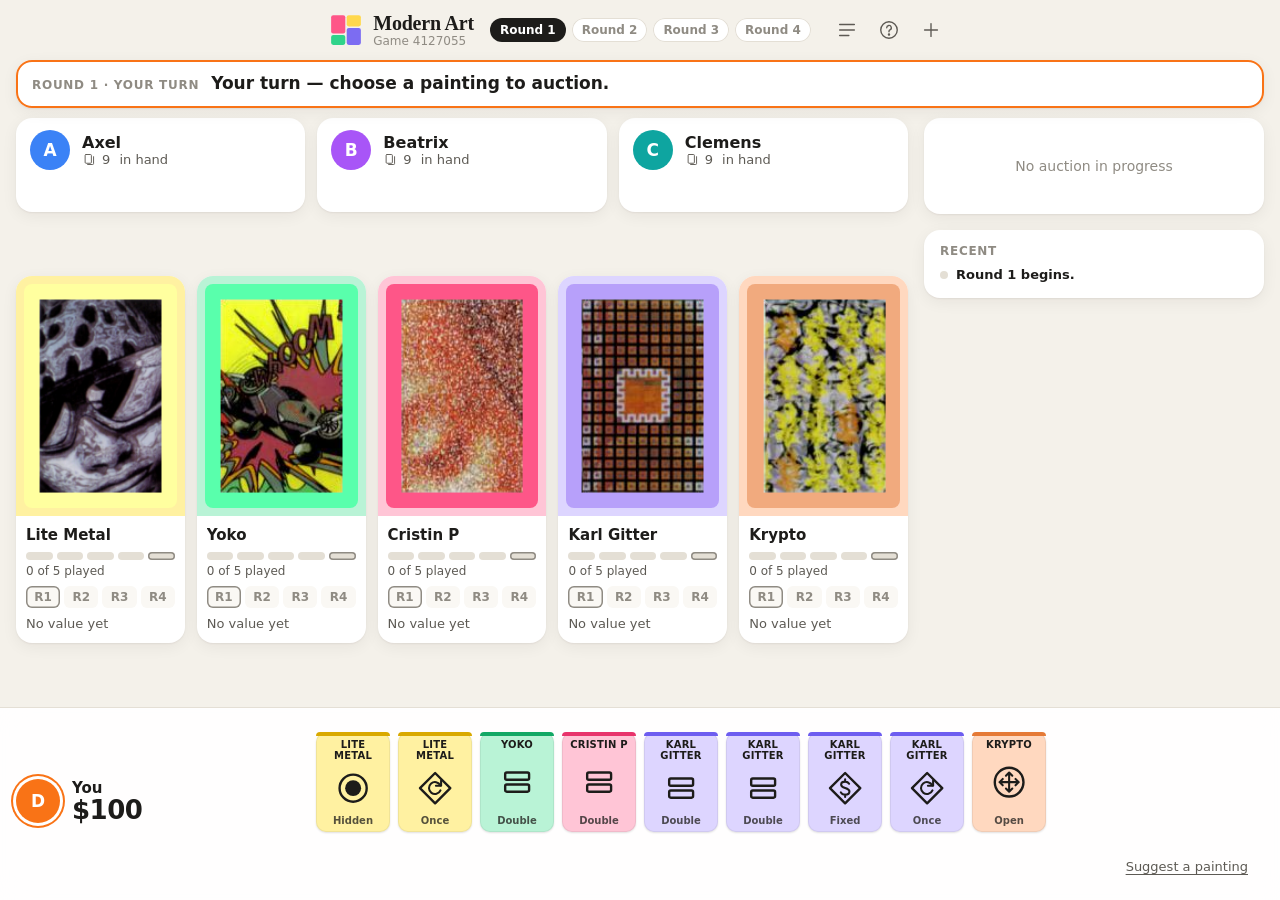
==== index.html @ 638fdf67 "Modern Art web app: modern and classic versions Web port of the 2005 VB6 Modern Art game with its or" ====
<!doctype html>
<html lang="en">
<head>
<meta charset="utf-8">
<meta name="viewport" content="width=device-width, initial-scale=1, viewport-fit=cover">
<meta name="theme-color" content="#f4f1ea" media="(prefers-color-scheme: light)">
<meta name="theme-color" content="#16161a" media="(prefers-color-scheme: dark)">
<title>Modern Art</title>
<link rel="icon" href="img/favicon.svg" type="image/svg+xml">
<link rel="stylesheet" href="style.css">
</head>
<body class="mode-idle">
<header class="topbar">
  <div class="brand">
    <span class="logo" aria-hidden="true"></span>
    <div>
      <h1>Modern Art</h1>
      <div class="game-no" id="gameNo"></div>
    </div>
  </div>
  <ol class="rounds" id="rounds" aria-label="Rounds"></ol>
  <nav class="actions">
    <button class="icon-btn" id="btnHistory" title="Game log" aria-label="Game log"></button>
    <button class="icon-btn" id="btnRules" title="How to play" aria-label="How to play"></button>
    <div class="menu-wrap">
      <button class="icon-btn" id="btnMenu" title="New game" aria-label="New game menu" aria-haspopup="true"></button>
      <div class="menu" id="menu" hidden>
        <button data-cmd="new">New game</button>
        <button data-cmd="specific">Play a game number…</button>
        <button data-cmd="classic">Classic (2005) version</button>
        <button data-cmd="about">About &amp; credits</button>
      </div>
    </div>
  </nav>
</header>

<div class="prompt" id="prompt" role="status" aria-live="polite">
  <div class="prompt-inner">
    <span class="prompt-who" id="promptWho"></span>
    <span class="prompt-text" id="promptText">Starting…</span>
  </div>
</div>

<main class="layout">
  <section class="opponents" id="opponents" aria-label="Opponents"></section>
  <section class="market" id="market" aria-label="Artists"></section>

  <aside class="side">
    <section class="auction" id="auction" aria-label="Auction">
      <div class="auction-empty" id="auctionEmpty">No auction in progress</div>
      <div class="auction-body" id="auctionBody">
        <div class="auction-head">
          <div class="auction-lots" id="auctionLots"></div>
          <div>
            <div class="auction-title" id="auctionTitle"></div>
            <div class="auction-type" id="auctionType"></div>
            <div class="auction-seller" id="auctionSeller"></div>
          </div>
        </div>
        <div class="auction-rule" id="auctionRule"></div>
        <div class="auction-high">
          <span class="label" id="highLabel">High bid</span>
          <span class="amount" id="highAmount">—</span>
          <span class="by" id="highBy"></span>
          <span class="cash" id="myCash"></span>
        </div>
        <div class="bidder" id="bidder">
          <div class="bid-stepper">
            <button data-step="-10" aria-label="Minus 10">−10</button>
            <button data-step="-1" aria-label="Minus 1">−1</button>
            <input id="bidBox" inputmode="numeric" autocomplete="off" aria-label="Bid amount">
            <button data-step="1" aria-label="Plus 1">+1</button>
            <button data-step="10" aria-label="Plus 10">+10</button>
          </div>
          <input type="range" id="bidRange" aria-label="Bid slider">
          <div class="bid-range-labels"><span id="bidMin"></span><button class="link" id="btnBidHint">Suggest a bid</button><span id="bidMax"></span></div>
          <div class="bid-actions">
            <button class="btn secondary" id="btnPass">Pass</button>
            <button class="btn primary" id="btnBid">Bid</button>
          </div>
        </div>
        <button class="btn primary wide" id="btnOk" hidden>Continue</button>
      </div>
    </section>
    <section class="feed" aria-label="Recent events">
      <h2>Recent</h2>
      <ol id="feed"></ol>
    </section>
  </aside>
</main>

<footer class="dock" id="dock">
  <div class="me">
    <div class="avatar p4">D</div>
    <div class="me-info">
      <div class="me-name">You <span class="bid-pill" id="myLabel"></span></div>
      <div class="me-money" id="myMoney"></div>
    </div>
    <div class="chips" id="myChips"></div>
  </div>
  <div class="hand-wrap">
    <div class="hand" id="hand"></div>
    <div class="hand-actions" id="handActions">
      <button class="btn link-btn" id="btnCardHint">Suggest a painting</button>
      <button class="btn secondary" id="btnCancelDouble" hidden>Cancel double</button>
      <button class="btn secondary" id="btnNoSecond" hidden>No second card</button>
      <button class="btn primary" id="btnPlay" hidden>Auction</button>
      <button class="btn primary big" id="btnNewGameDock" hidden>New game</button>
    </div>
  </div>
</footer>

<div class="modal" id="modal" hidden>
  <div class="dialog" role="dialog" aria-modal="true" aria-labelledby="modalTitle">
    <h2 id="modalTitle"></h2>
    <div class="dialog-body" id="modalBody"></div>
    <div class="dialog-buttons" id="modalButtons"></div>
  </div>
</div>

<script src="weights.js"></script>
<script src="ai.js"></script>
<script src="icons.js"></script>
<script src="app.js"></script>
</body>
</html>
---- style.css ----
/* Modern Art — modern UI */
:root {
  --bg: #f4f1ea;
  --surface: #ffffff;
  --surface-2: #faf8f4;
  --ink: #1d1c1a;
  --ink-2: #5d5a54;
  --ink-3: #8f8b83;
  --line: #e4dfd5;
  --accent: #1d1c1a;
  --accent-ink: #fff;
  --focus: #2f6bff;
  --good: #16a34a;
  --warn: #e8336b;
  --shadow: 0 1px 2px rgba(30, 25, 15, .06), 0 4px 16px rgba(30, 25, 15, .06);
  --shadow-lg: 0 10px 40px rgba(30, 25, 15, .18);
  --radius: 16px;

  --a1: #fff1a1; --a1s: #d9a900;
  --a2: #b9f3d6; --a2s: #12a865;
  --a3: #ffc5d6; --a3s: #e8336b;
  --a4: #ddd5ff; --a4s: #6d5df0;
  --a5: #ffd8bf; --a5s: #e57a36;
  --p1: #3b82f6; --p2: #a855f7; --p3: #0ea5a0; --p4: #f97316;

  --card-w: 74px; --card-h: 100px;
  --dock-h: 0px;
  color-scheme: light;
  font-family: ui-sans-serif, system-ui, -apple-system, "Segoe UI", Roboto, sans-serif;
}
@media (prefers-color-scheme: dark) {
  :root {
    --bg: #16161a; --surface: #212126; --surface-2: #1b1b20; --ink: #f2f0ea; --ink-2: #b9b5ac; --ink-3: #85827b;
    --line: #34343b; --accent: #f2f0ea; --accent-ink: #16161a;
    --shadow: 0 1px 2px rgba(0,0,0,.3), 0 4px 16px rgba(0,0,0,.25); --shadow-lg: 0 10px 40px rgba(0,0,0,.5);
    color-scheme: dark;
  }
}

* { box-sizing: border-box; }
[hidden] { display: none !important; }
html, body { margin: 0; }
body { background: var(--bg); color: var(--ink); min-height: 100dvh; display: flex; flex-direction: column; -webkit-font-smoothing: antialiased; }
button { font: inherit; color: inherit; cursor: pointer; }
button:disabled { cursor: not-allowed; }
:focus-visible { outline: 2px solid var(--focus); outline-offset: 2px; }
svg { display: block; }

/* ---- buttons ---- */
.btn { border: 0; border-radius: 12px; padding: 12px 18px; font-weight: 650; font-size: 15px; transition: transform .08s, background .15s, opacity .15s; white-space: nowrap; }
.btn:active:not(:disabled) { transform: scale(.97); }
.btn.primary { background: var(--accent); color: var(--accent-ink); }
.btn.secondary { background: var(--surface-2); color: var(--ink); box-shadow: inset 0 0 0 1px var(--line); }
.btn:disabled { opacity: .35; }
.btn.wide { width: 100%; }
.link, .link-btn { background: none; border: 0; color: var(--ink-2); text-decoration: underline; text-underline-offset: 3px; font-size: 13px; padding: 4px; }
.link-btn { font-weight: 500; }
.link:disabled, .link-btn:disabled { opacity: .3; text-decoration: none; }
.icon-btn { width: 40px; height: 40px; border-radius: 12px; border: 0; background: transparent; color: var(--ink-2); display: grid; place-items: center; }
.icon-btn svg { width: 22px; height: 22px; }
.icon-btn:hover { background: var(--surface); color: var(--ink); }

/* ---- top bar ---- */
.topbar { display: flex; align-items: center; gap: 16px; padding: 10px max(16px, env(safe-area-inset-left)); max-width: 1320px; margin: 0 auto; }
.brand { display: flex; align-items: center; gap: 10px; }
.logo { width: 34px; height: 34px; }
.brand h1 { font: 700 20px/1.1 "Iowan Old Style", "Palatino Linotype", Palatino, Georgia, serif; margin: 0; letter-spacing: -.01em; }
.game-no { font-size: 12px; color: var(--ink-3); font-variant-numeric: tabular-nums; }
.rounds { display: flex; gap: 6px; list-style: none; margin: 0 auto; padding: 0; }
.rounds li { font-size: 12px; font-weight: 650; color: var(--ink-3); padding: 5px 10px; border-radius: 99px; background: var(--surface); box-shadow: inset 0 0 0 1px var(--line); }
.rounds li.done { color: var(--ink-2); }
.rounds li.now { background: var(--accent); color: var(--accent-ink); box-shadow: none; }
.actions { display: flex; gap: 2px; }
.menu-wrap { position: relative; }
.menu { position: absolute; right: 0; top: 46px; background: var(--surface); border-radius: 12px; box-shadow: var(--shadow-lg); padding: 6px; min-width: 210px; z-index: 30; }
.menu button { display: block; width: 100%; text-align: left; border: 0; background: none; padding: 10px 12px; border-radius: 8px; font-size: 14px; }
.menu button:hover { background: var(--surface-2); }

/* ---- prompt banner ---- */
.prompt { position: sticky; top: 0; z-index: 20; padding: 0 16px 10px; background: linear-gradient(var(--bg) 75%, transparent); }
.prompt-inner { max-width: 1288px; margin: 0 auto; background: var(--surface); border-radius: var(--radius); box-shadow: var(--shadow); padding: 12px 16px; display: flex; align-items: baseline; gap: 12px; min-height: 48px; }
.prompt-who { font-size: 12px; font-weight: 700; text-transform: uppercase; letter-spacing: .06em; color: var(--ink-3); white-space: nowrap; }
.prompt-text { font-size: 17px; font-weight: 550; line-height: 1.35; }
.prompt.your-turn .prompt-inner { box-shadow: inset 0 0 0 2px var(--p4), var(--shadow); }
.prompt.flash .prompt-inner { animation: flash .6s; }
@keyframes flash { 0% { background: color-mix(in srgb, var(--warn) 18%, var(--surface)); } }

/* ---- main layout ---- */
.layout {
  flex: 1; width: 100%;
  max-width: 1320px; margin: 0 auto; padding: 0 16px 16px; display: grid; gap: 16px;
  grid-template-columns: minmax(0, 1fr) 340px;
  grid-template-areas: "opp side" "market side";
  align-items: start;
}
.opponents { grid-area: opp; display: grid; grid-template-columns: repeat(3, 1fr); gap: 12px; }
.market { grid-area: market; display: grid; grid-template-columns: repeat(5, minmax(0, 1fr)); gap: 12px; }
.side { grid-area: side; display: flex; flex-direction: column; gap: 16px; position: sticky; top: 76px; }

/* ---- opponents ---- */
.opp { background: var(--surface); border-radius: var(--radius); box-shadow: var(--shadow); padding: 12px 14px; display: grid; grid-template-columns: auto 1fr auto; gap: 4px 12px; align-items: center; position: relative; transition: box-shadow .2s; }
.opp.turn { box-shadow: inset 0 0 0 2px var(--pc), var(--shadow); }
.avatar { width: 40px; height: 40px; border-radius: 50%; display: grid; place-items: center; color: #fff; font-weight: 750; font-size: 17px; flex: none; }
.avatar.p1, .opp.p1 { --pc: var(--p1); } .avatar.p2, .opp.p2 { --pc: var(--p2); }
.avatar.p3, .opp.p3 { --pc: var(--p3); } .avatar.p4 { --pc: var(--p4); }
.avatar { background: var(--pc); }
.opp .name { font-weight: 700; font-size: 16px; display: flex; align-items: center; gap: 6px; }
.opp .sub { font-size: 13px; color: var(--ink-2); display: flex; align-items: center; gap: 5px; }
.opp .sub svg { width: 15px; height: 15px; }
.opp .chips { grid-column: 1 / -1; min-height: 26px; }
.tag { font-size: 11px; font-weight: 700; padding: 2px 7px; border-radius: 99px; background: var(--pc, var(--accent)); color: #fff; text-transform: uppercase; letter-spacing: .04em; }
.bid-pill { font-size: 14px; font-weight: 750; padding: 4px 10px; border-radius: 99px; background: var(--surface-2); box-shadow: inset 0 0 0 1px var(--line); font-variant-numeric: tabular-nums; }
.bid-pill:empty { display: none; }
.bid-pill.pass { color: var(--ink-3); font-weight: 600; }
.bid-pill.win { background: var(--accent); color: var(--accent-ink); box-shadow: none; }
.bid-pill.pop { animation: pop .3s; }
@keyframes pop { 0% { transform: scale(.6); opacity: 0; } 70% { transform: scale(1.1); } }

.chips { display: flex; flex-wrap: wrap; gap: 5px; }
.chip { display: inline-flex; align-items: center; gap: 4px; padding: 3px 8px 3px 4px; border-radius: 8px; font-size: 13px; font-weight: 700; background: var(--ac); color: #1d1c1a; }
.chip i { width: 14px; height: 14px; border-radius: 4px; background: var(--acs); }
.a1 { --ac: var(--a1); --acs: var(--a1s); } .a2 { --ac: var(--a2); --acs: var(--a2s); }
.a3 { --ac: var(--a3); --acs: var(--a3s); } .a4 { --ac: var(--a4); --acs: var(--a4s); }
.a5 { --ac: var(--a5); --acs: var(--a5s); }

/* ---- market (artists) ---- */
.artist { background: var(--surface); border-radius: var(--radius); box-shadow: var(--shadow); overflow: hidden; display: flex; flex-direction: column; position: relative; }
.artist .art { aspect-ratio: 4 / 5; background: var(--ac); padding: 8px; position: relative; }
.artist .art img { width: 100%; height: 100%; object-fit: cover; border-radius: 8px; display: block; }
.artist .rank { position: absolute; top: 12px; right: 12px; background: var(--accent); color: var(--accent-ink); font-size: 12px; font-weight: 800; padding: 3px 8px; border-radius: 99px; box-shadow: var(--shadow); }
.artist .rank.r2 { opacity: .85; } .artist .rank.r3 { opacity: .7; }
.artist .meta { padding: 10px 10px 12px; display: flex; flex-direction: column; gap: 8px; }
.artist .aname { font-weight: 700; font-size: 15px; white-space: nowrap; overflow: hidden; text-overflow: ellipsis; }
.pips { display: flex; gap: 4px; }
.pip { flex: 1; height: 8px; border-radius: 99px; background: var(--line); }
.pip.on { background: var(--acs); }
.pip.pending { background: var(--acs); opacity: .45; animation: pulse 1s infinite alternate; }
.pip.last { box-shadow: inset 0 0 0 1.5px var(--ink-3); }
.pip.last.on { box-shadow: none; }
@keyframes pulse { to { opacity: .9; } }
.pips-label { font-size: 12px; color: var(--ink-2); margin-top: -4px; }
.values { display: grid; grid-template-columns: repeat(4, 1fr); gap: 4px; }
.values span { text-align: center; font-size: 12px; font-weight: 700; padding: 4px 0; border-radius: 6px; background: var(--surface-2); color: var(--ink-3); font-variant-numeric: tabular-nums; }
.values span.has { background: var(--ac); color: #1d1c1a; }
.values span.now { box-shadow: inset 0 0 0 1.5px var(--ink-3); }
.worth { font-size: 13px; color: var(--ink-2); }
.worth b { color: var(--ink); font-size: 15px; }

/* ---- auction panel ---- */
.auction { background: var(--surface); border-radius: var(--radius); box-shadow: var(--shadow); padding: 16px; }
.auction-empty { color: var(--ink-3); text-align: center; padding: 24px 0; font-size: 14px; }
.auction.active .auction-empty { display: none; }
.auction:not(.active) .auction-body { display: none; }
.auction-body { display: flex; flex-direction: column; gap: 14px; }
.auction-head { display: flex; gap: 14px; align-items: center; }
.auction-lots { display: flex; }
.auction-lots .pcard + .pcard { margin-left: -34px; transform: rotate(6deg) translateY(4px); }
.auction-title { font-weight: 750; font-size: 18px; }
.auction-type { font-size: 14px; color: var(--ink-2); font-weight: 600; }
.auction-seller { font-size: 13px; color: var(--ink-3); margin-top: 2px; }
.auction-rule { font-size: 13px; color: var(--ink-2); line-height: 1.4; background: var(--surface-2); border-radius: 10px; padding: 8px 10px; }
.auction-high { display: flex; align-items: baseline; gap: 10px; }
.auction-high .label { font-size: 12px; font-weight: 700; text-transform: uppercase; letter-spacing: .06em; color: var(--ink-3); }
.auction-high .amount { font-size: 34px; font-weight: 800; font-variant-numeric: tabular-nums; letter-spacing: -.02em; }
.auction-high .by { font-size: 14px; color: var(--ink-2); font-weight: 600; }
.auction-high .cash { margin-left: auto; font-size: 13px; color: var(--ink-3); font-weight: 600; white-space: nowrap; }
.bidder { display: flex; flex-direction: column; gap: 10px; }
.bidder.off { display: none; }
.bid-stepper { display: grid; grid-template-columns: 44px 40px 1fr 40px 44px; gap: 6px; }
.bid-stepper button { border: 0; border-radius: 10px; background: var(--surface-2); box-shadow: inset 0 0 0 1px var(--line); font-weight: 700; font-size: 14px; height: 48px; }
.bid-stepper button:disabled { opacity: .35; }
#bidBox { min-width: 0; height: 48px; border-radius: 10px; border: 0; box-shadow: inset 0 0 0 1.5px var(--line); background: var(--surface); color: var(--ink); text-align: center; font-size: 24px; font-weight: 800; font-variant-numeric: tabular-nums; }
#bidBox:focus { outline: none; box-shadow: inset 0 0 0 2px var(--focus); }
#bidBox:disabled { opacity: .7; }
#bidRange { width: 100%; accent-color: var(--accent); }
.bid-range-labels { display: flex; justify-content: space-between; align-items: center; font-size: 12px; color: var(--ink-3); font-variant-numeric: tabular-nums; margin-top: -6px; }
.bid-actions { display: grid; grid-template-columns: 1fr 1.6fr; gap: 8px; }

/* ---- painting cards (hand + lots) ---- */
.pcard { width: var(--card-w); height: var(--card-h); border-radius: 10px; background: var(--ac); color: #1d1c1a; position: relative; display: flex; flex-direction: column; align-items: center; justify-content: space-between; padding: 7px 4px 6px; box-shadow: 0 1px 2px rgba(0,0,0,.12), inset 0 0 0 1px rgba(0,0,0,.06); flex: none; border: 0; }
.pcard .who { font-size: 10px; font-weight: 800; letter-spacing: .02em; text-transform: uppercase; line-height: 1.1; text-align: center; }
.pcard .ico { width: 58%; aspect-ratio: 1; color: #1d1c1a; }
.pcard .ico svg { width: 100%; height: 100%; }
.pcard .kind { font-size: 10px; font-weight: 650; opacity: .75; }
.pcard::before { content: ""; position: absolute; left: 0; right: 0; top: 0; height: 4px; border-radius: 10px 10px 0 0; background: var(--acs); }
.pcard.lg { --card-w: 84px; --card-h: 114px; }

/* ---- dock (your area) ---- */
.dock { position: sticky; bottom: 0; z-index: 15; background: color-mix(in srgb, var(--surface) 92%, transparent); backdrop-filter: blur(14px); -webkit-backdrop-filter: blur(14px); border-top: 1px solid var(--line); padding: 12px max(16px, env(safe-area-inset-left)) calc(12px + env(safe-area-inset-bottom)); display: grid; grid-template-columns: 280px 1fr; gap: 16px; align-items: center; }
.me { display: grid; grid-template-columns: auto 1fr; gap: 6px 12px; align-items: center; }
.me .avatar { width: 44px; height: 44px; }
.me-name { font-weight: 700; display: flex; align-items: center; gap: 8px; font-size: 15px; }
.me-money { font-size: 26px; font-weight: 800; font-variant-numeric: tabular-nums; letter-spacing: -.02em; line-height: 1; }
.me .chips { grid-column: 1 / -1; }
.dock.turn .me .avatar { box-shadow: 0 0 0 3px var(--surface), 0 0 0 5px var(--p4); }
.hand-wrap { display: flex; flex-direction: column; gap: 8px; min-width: 0; }
.hand { display: grid; grid-template-columns: repeat(auto-fill, var(--card-w)); gap: 8px; padding: 12px 4px 4px; }
.hand .pcard { cursor: pointer; transition: transform .12s, opacity .15s, box-shadow .15s; }
.pcard .abbr { display: none; font-size: 10px; font-weight: 800; }
.hand .pcard:disabled { cursor: default; }
.hand.choosing .pcard:not(:disabled):hover { transform: translateY(-4px); }
.hand.choosing .pcard:disabled { opacity: .3; }
.hand .pcard.selected { transform: translateY(-10px); box-shadow: 0 0 0 3px var(--surface), 0 0 0 5px var(--ink), var(--shadow-lg); }
.hand .pcard.hint { box-shadow: 0 0 0 3px var(--surface), 0 0 0 5px var(--good); }
.hand .pcard.hint2 { box-shadow: 0 0 0 3px var(--surface), 0 0 0 5px var(--a1s); }
.hand .pcard.locked { transform: translateY(-10px); box-shadow: 0 0 0 3px var(--surface), 0 0 0 5px var(--ink-3); opacity: 1 !important; }
.hand-empty { color: var(--ink-3); font-size: 14px; padding: 30px 4px; }
.hand-actions { display: flex; gap: 8px; justify-content: flex-end; align-items: center; min-height: 44px; }
.hand-actions .btn { padding: 10px 16px; }

/* ---- feed ---- */
.feed { background: var(--surface); border-radius: var(--radius); box-shadow: var(--shadow); padding: 14px 16px; }
.feed h2 { font-size: 12px; text-transform: uppercase; letter-spacing: .06em; color: var(--ink-3); margin: 0 0 8px; }
.feed ol { list-style: none; margin: 0; padding: 0; display: flex; flex-direction: column; gap: 8px; max-height: 260px; overflow: auto; }
.feed li { font-size: 13px; line-height: 1.4; color: var(--ink-2); display: flex; gap: 8px; }
.feed li::before { content: ""; width: 8px; height: 8px; border-radius: 50%; background: var(--dot, var(--line)); margin-top: 5px; flex: none; }
.feed li:first-child { color: var(--ink); font-weight: 550; }
.feed li.round { color: var(--ink); font-weight: 700; }

/* ---- modal ---- */
.modal { position: fixed; inset: 0; z-index: 50; background: rgba(15, 12, 8, .45); display: grid; place-items: center; padding: 16px; animation: fade .15s; }
.modal[hidden] { display: none; }
@keyframes fade { from { opacity: 0; } }
.dialog { background: var(--surface); border-radius: 20px; box-shadow: var(--shadow-lg); width: 100%; max-width: 560px; max-height: 88dvh; display: flex; flex-direction: column; animation: rise .2s; }
@keyframes rise { from { transform: translateY(12px); opacity: 0; } }
.dialog h2 { margin: 0; padding: 20px 22px 4px; font: 700 22px/1.2 "Iowan Old Style", Palatino, Georgia, serif; }
.dialog-body { padding: 10px 22px; overflow: auto; line-height: 1.5; font-size: 15px; color: var(--ink-2); }
.dialog-body h3 { color: var(--ink); font-size: 15px; margin: 14px 0 4px; }
.dialog-body p { margin: 6px 0 10px; }
.dialog-body ul { padding-left: 20px; margin: 6px 0 10px; }
.dialog-body li { margin: 3px 0; }
.dialog-body pre { white-space: pre-wrap; font: 12.5px/1.5 ui-monospace, Menlo, Consolas, monospace; margin: 0; color: var(--ink); }
.dialog-body input { font-size: 22px; padding: 10px 12px; width: 100%; border-radius: 10px; border: 0; box-shadow: inset 0 0 0 1.5px var(--line); background: var(--surface-2); color: var(--ink); font-variant-numeric: tabular-nums; letter-spacing: .1em; }
.dialog-buttons { display: flex; justify-content: flex-end; gap: 8px; padding: 14px 22px 20px; }
.table { width: 100%; border-collapse: collapse; font-size: 14px; color: var(--ink); }
.table th { text-align: left; font-size: 12px; color: var(--ink-3); font-weight: 650; padding: 6px 4px; border-bottom: 1px solid var(--line); }
.table td { padding: 8px 4px; border-bottom: 1px solid var(--line); font-variant-numeric: tabular-nums; }
.table td.num, .table th.num { text-align: right; }
.table tr.mine td { font-weight: 750; }
.table.flows td { vertical-align: top; }
.table.flows td > span { font-size: 16px; font-weight: 750; }
.table.flows td.net, .table.flows th:last-child { padding-left: 16px; }
.table.flows td.net > span { font-size: 18px; }
.table.flows small { display: block; font-size: 11.5px; color: var(--ink-3); font-weight: 500; margin-top: 2px; line-height: 1.3; }
.table .pos { color: var(--good); }
.table .neg { color: var(--warn); }
.fineprint { font-size: 12.5px; color: var(--ink-3); margin-top: 8px; }
.placings { display: flex; gap: 8px; margin: 6px 0 4px; flex-wrap: wrap; }
.placings .chip { font-size: 14px; padding: 6px 10px 6px 6px; }
.winner { font: 700 26px/1.2 "Iowan Old Style", Palatino, Georgia, serif; color: var(--ink); margin: 4px 0 12px; }

/* ---- tablet ---- */
@media (max-width: 1080px) {
  .layout { grid-template-columns: minmax(0, 1fr) 300px; }
  .market { gap: 8px; }
  .artist .meta { padding: 8px; }
}

/* ---- phone ---- */
@media (max-width: 760px) {
  :root { --card-w: 60px; --card-h: 82px; }
  .pcard .who { font-size: 8.5px; white-space: nowrap; }
  .pcard .kind { font-size: 9.5px; }
  .topbar { padding: 8px 12px; gap: 8px; }
  .brand h1 { font-size: 16px; white-space: nowrap; }
  .game-no { font-size: 11px; }
  .logo { width: 28px; height: 28px; }
  .rounds { gap: 4px; }
  .rounds li { padding: 4px 7px; font-size: 11px; }
  .rounds li .long { display: none; }
  .icon-btn { width: 36px; height: 36px; }
  .prompt { padding: 0 12px 8px; }
  .prompt-inner { flex-direction: column; gap: 2px; padding: 10px 14px; }
  .prompt-text { font-size: 15px; }
  .layout { display: flex; flex-direction: column; padding: 0 12px 12px; gap: 10px; }
  body { padding-bottom: var(--dock-h); }
  body.mode-bid .layout, body.mode-ok .layout { padding-bottom: calc(var(--sheet-h, 0px) + 12px); }
  .opponents { gap: 8px; }
  .opp { grid-template-columns: auto 1fr; padding: 9px; gap: 6px 8px; }
  .opp .avatar { width: 28px; height: 28px; font-size: 13px; }
  .opp .name { font-size: 14px; }
  .opp .sub { font-size: 12px; }
  .opp .sub .long { display: none; }
  .opp .chips { min-height: 0; gap: 3px; }
  .opp .chips:empty { display: none; }
  .opp .bid-pill { position: absolute; top: -8px; right: -4px; font-size: 13px; padding: 3px 8px; }
  .opp .tag { display: none; }
  .opp .chip { padding: 2px 6px 2px 3px; font-size: 12px; }
  .opp .chip i { width: 11px; height: 11px; }
  .market { gap: 6px; }
  .artist { border-radius: 12px; }
  .artist .art { aspect-ratio: 1; padding: 5px; }
  .artist .art img { border-radius: 6px; }
  .artist .rank { top: 7px; right: 7px; font-size: 10px; padding: 2px 6px; }
  .artist .meta { padding: 6px 6px 8px; gap: 5px; }
  .artist .aname { font-size: 11px; white-space: normal; line-height: 1.15; min-height: 2.3em; }
  .pip { height: 6px; }
  .pips { gap: 2px; }
  .pips-label { display: none; }
  .values { grid-template-columns: repeat(2, 1fr); gap: 2px; }
  .values span { font-size: 10.5px; padding: 2px 0; }
  .worth { font-size: 11px; }
  .worth b { font-size: 12px; }

  /* auction becomes a bottom sheet while an auction needs you; hand dock otherwise */
  .side { position: static; }
  .feed { display: none; }
  /* the bid sheet sits directly above the hand dock, so your hand stays visible while bidding */
  .auction { position: fixed; left: 0; right: 0; bottom: var(--dock-h); z-index: 14; border-radius: 22px 22px 0 0; box-shadow: 0 -8px 30px rgba(0,0,0,.14); padding: 12px 14px 10px; transform: translateY(calc(100% + var(--dock-h) + 24px)); transition: transform .25s ease; max-height: calc(100dvh - var(--dock-h) - 140px); overflow: auto; }
  body.mode-bid .auction, body.mode-ok .auction, body.mode-card .auction.active { transform: none; }
  .auction-body { gap: 9px; }
  .auction-lots .pcard.lg { --card-w: 46px; --card-h: 62px; padding: 4px 2px; }
  .auction-lots .pcard.lg .who, .auction-lots .pcard.lg .kind { display: none; }
  .auction-lots .pcard + .pcard { margin-left: -22px; }
  .auction-title { font-size: 16px; }
  .auction-type { font-size: 13px; }
  .bid-stepper button, #bidBox { height: 42px; }
  #bidRange { margin: 0; }
  body.mode-bid .hand-actions, body.mode-ok .hand-actions { display: none; }
  body.mode-bid .hand, body.mode-ok .hand { padding-top: 4px; }
  body.mode-bid .me, body.mode-ok .me { display: none; }
  .auction-empty { display: none; }
  .auction-high .amount { font-size: 28px; }
  .auction-rule { display: none; }
  .pcard.lg { --card-w: 64px; --card-h: 88px; }
  .dock { position: fixed; left: 0; right: 0; bottom: 0; grid-template-columns: 1fr; gap: 6px; padding: 10px 12px calc(10px + env(safe-area-inset-bottom)); background: var(--surface); }
  .me { grid-template-columns: auto auto 1fr; }
  .me .avatar { width: 34px; height: 34px; }
  .me-money { font-size: 20px; }
  .me .chips { grid-column: auto; justify-content: flex-end; }
  /* hand wraps into rows (never scrolls sideways): 2 rows of 6–7, or 3 rows of 6 for big hands */
  .hand { padding-top: 12px; gap: 6px; grid-template-columns: repeat(var(--cols, 6), minmax(0, 60px)); }
  .hand .pcard { width: 100%; height: auto; aspect-ratio: 60 / 82; padding: 5px 2px 4px; }
  /* narrow cards switch to short artist codes (LM, YO, CP, KG, KR) */
  .hand .pcard { container-type: inline-size; }
  @container (max-width: 62px) {
    .pcard .who { display: none; }
    .pcard .abbr { display: block; }
    .pcard .kind { font-size: 8.5px; }
  }
  .dock { max-height: 55dvh; overflow-y: auto; }
  .hand-actions { justify-content: stretch; min-height: 0; }
  .hand-actions .btn { flex: 1; padding: 11px 8px; }
  .hand-actions .link-btn { flex: none; }
  .dialog { border-radius: 20px; }
}
@media (prefers-reduced-motion: reduce) { * { animation: none !important; transition: none !important; } }
#btnPass[hidden] + #btnBid { grid-column: 1 / -1; }

.btn.big { padding: 14px 28px; font-size: 17px; box-shadow: 0 4px 14px rgba(0,0,0,.18); animation: rise .3s; }
#btnNewGameDock { min-width: 200px; }
.dialog-body h3.section { margin-top: 22px; padding-top: 14px; border-top: 2px solid var(--line); font-size: 17px; }

/* game log */
.log-game { color: var(--ink-2); margin-top: 0; }
.dialog-body h3.log-round { margin: 18px 0 8px; padding-top: 12px; border-top: 1px solid var(--line); font-size: 16px; }
.dialog-body h3.log-round:first-of-type { border-top: 0; padding-top: 0; }
.log-grid { display: grid; grid-template-columns: repeat(auto-fit, minmax(220px, 1fr)); gap: 10px 18px; }
.log-player h4 { margin: 0 0 4px; font-size: 14px; color: var(--ink); display: flex; align-items: center; gap: 8px; }
.log-player .avatar { width: 22px; height: 22px; font-size: 11px; }
.log-player ul { list-style: none; padding: 0; margin: 0; font-size: 13.5px; line-height: 1.45; color: var(--ink-2); }
.log-player li { padding: 1px 0; }
.log-player li.log-total { color: var(--ink); font-weight: 650; margin-top: 3px; }
.log-player li.log-none { color: var(--ink-3); font-style: italic; }

.dialog-body a { color: var(--ink); text-underline-offset: 3px; }
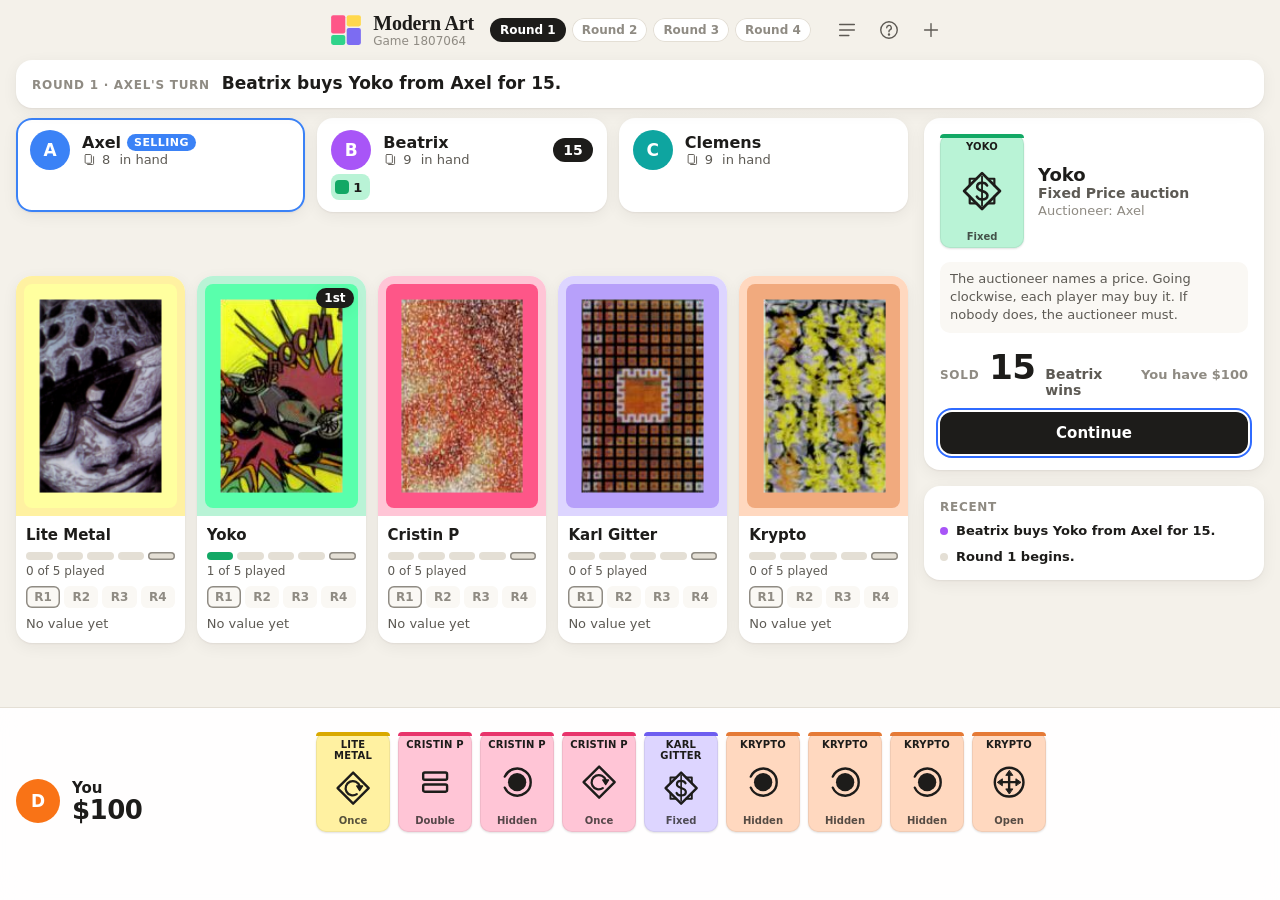
==== commit deb52ea5: "Match auction icons to the original bitmaps; add deck distribution table - Hidden: ring open on the " ====
--- a/index.html
+++ b/index.html
@@ -7,7 +7,7 @@
 <meta name="theme-color" content="#16161a" media="(prefers-color-scheme: dark)">
 <title>Modern Art</title>
 <link rel="icon" href="img/favicon.svg" type="image/svg+xml">
-<link rel="stylesheet" href="style.css">
+<link rel="stylesheet" href="style.css?v=3">
 </head>
 <body class="mode-idle">
 <header class="topbar">
@@ -118,9 +118,9 @@
   </div>
 </div>
 
-<script src="weights.js"></script>
-<script src="ai.js"></script>
-<script src="icons.js"></script>
-<script src="app.js"></script>
+<script src="weights.js?v=3"></script>
+<script src="ai.js?v=3"></script>
+<script src="icons.js?v=3"></script>
+<script src="app.js?v=3"></script>
 </body>
 </html>
--- a/style.css
+++ b/style.css
@@ -309,9 +309,9 @@
   .auction { position: fixed; left: 0; right: 0; bottom: var(--dock-h); z-index: 14; border-radius: 22px 22px 0 0; box-shadow: 0 -8px 30px rgba(0,0,0,.14); padding: 12px 14px 10px; transform: translateY(calc(100% + var(--dock-h) + 24px)); transition: transform .25s ease; max-height: calc(100dvh - var(--dock-h) - 140px); overflow: auto; }
   body.mode-bid .auction, body.mode-ok .auction, body.mode-card .auction.active { transform: none; }
   .auction-body { gap: 9px; }
-  .auction-lots .pcard.lg { --card-w: 46px; --card-h: 62px; padding: 4px 2px; }
-  .auction-lots .pcard.lg .who, .auction-lots .pcard.lg .kind { display: none; }
-  .auction-lots .pcard + .pcard { margin-left: -22px; }
+  /* the card(s) on the block look exactly like the hand cards */
+  .auction-lots .pcard.lg { --card-w: 52px; --card-h: 71px; padding: 5px 2px 4px; }
+  .auction-lots .pcard + .pcard { margin-left: -24px; }
   .auction-title { font-size: 16px; }
   .auction-type { font-size: 13px; }
   .bid-stepper button, #bidBox { height: 42px; }
@@ -332,7 +332,7 @@
   .hand { padding-top: 12px; gap: 6px; grid-template-columns: repeat(var(--cols, 6), minmax(0, 60px)); }
   .hand .pcard { width: 100%; height: auto; aspect-ratio: 60 / 82; padding: 5px 2px 4px; }
   /* narrow cards switch to short artist codes (LM, YO, CP, KG, KR) */
-  .hand .pcard { container-type: inline-size; }
+  .hand .pcard, .auction-lots .pcard { container-type: inline-size; }
   @container (max-width: 62px) {
     .pcard .who { display: none; }
     .pcard .abbr { display: block; }
@@ -364,3 +364,13 @@
 .log-player li.log-none { color: var(--ink-3); font-style: italic; }
 
 .dialog-body a { color: var(--ink); text-underline-offset: 3px; }
+
+/* deck distribution table */
+.table.deck { font-size: 13px; }
+.table.deck th { text-align: center; vertical-align: bottom; line-height: 1.2; }
+.table.deck th:first-child { text-align: left; }
+.table.deck td.num, .table.deck th.num { text-align: center; padding-left: 2px; padding-right: 2px; }
+.deck-ico { display: block; width: 22px; height: 22px; margin: 0 auto 3px; color: var(--ink); }
+.table.deck .chip { font-size: 12px; white-space: nowrap; }
+.table.deck tr.deck-total td { font-weight: 750; border-bottom: 0; }
+@media (max-width: 760px) { .table.deck th { font-size: 10px; } .table.deck .chip { font-size: 11px; padding: 2px 5px 2px 3px; } }
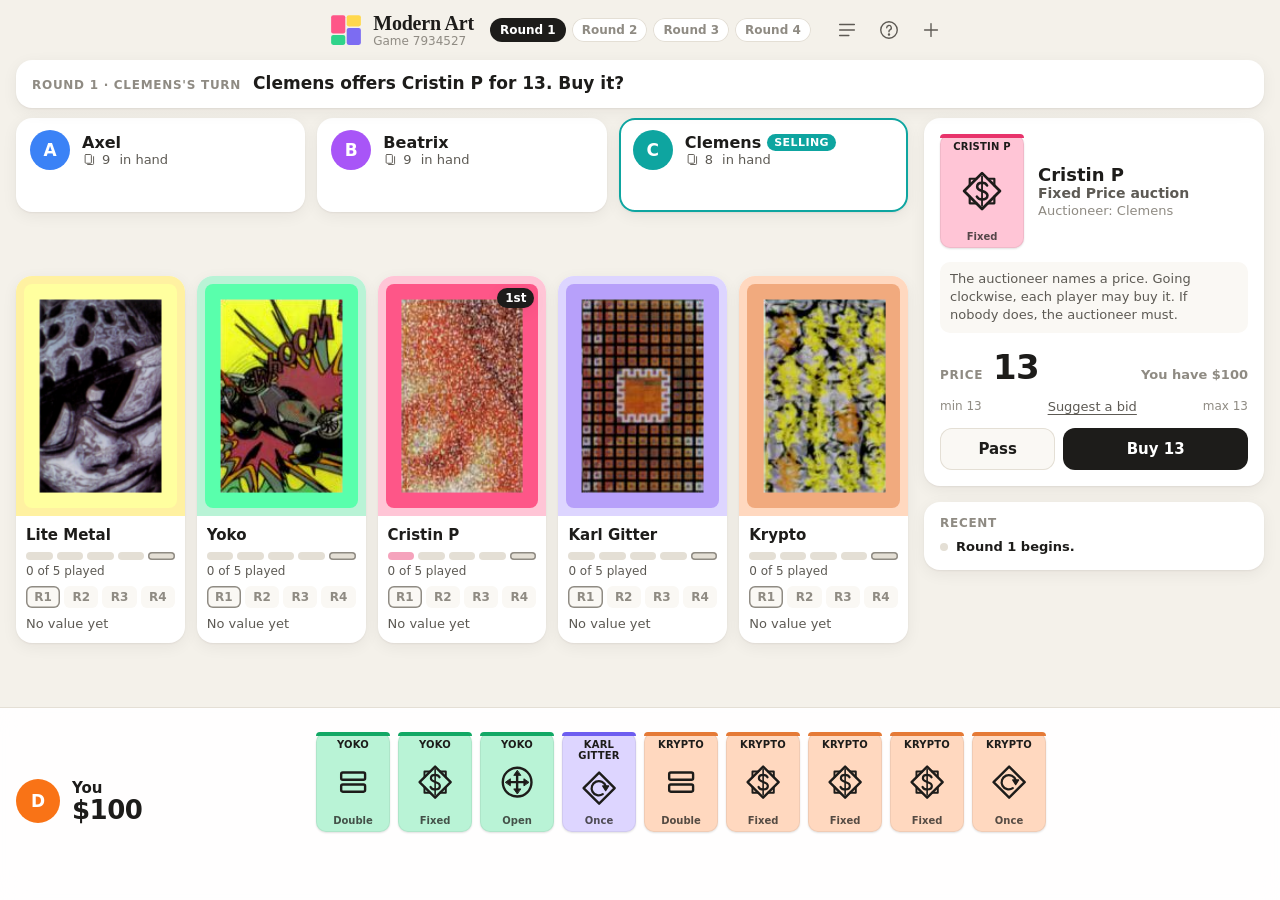
==== commit d79bbdd0: "Align deck table header icons in one row Co-Authored-By: Claude Opus 5.5 <noreply@anthropic.com>" ====
--- a/index.html
+++ b/index.html
@@ -7,7 +7,7 @@
 <meta name="theme-color" content="#16161a" media="(prefers-color-scheme: dark)">
 <title>Modern Art</title>
 <link rel="icon" href="img/favicon.svg" type="image/svg+xml">
-<link rel="stylesheet" href="style.css?v=3">
+<link rel="stylesheet" href="style.css?v=4">
 </head>
 <body class="mode-idle">
 <header class="topbar">
@@ -118,9 +118,9 @@
   </div>
 </div>
 
-<script src="weights.js?v=3"></script>
-<script src="ai.js?v=3"></script>
-<script src="icons.js?v=3"></script>
-<script src="app.js?v=3"></script>
+<script src="weights.js?v=4"></script>
+<script src="ai.js?v=4"></script>
+<script src="icons.js?v=4"></script>
+<script src="app.js?v=4"></script>
 </body>
 </html>
--- a/style.css
+++ b/style.css
@@ -367,7 +367,8 @@
 
 /* deck distribution table */
 .table.deck { font-size: 13px; }
-.table.deck th { text-align: center; vertical-align: bottom; line-height: 1.2; }
+.table.deck th { text-align: center; vertical-align: top; line-height: 1.2; }
+.table.deck th:first-child, .table.deck th:last-child { vertical-align: bottom; }
 .table.deck th:first-child { text-align: left; }
 .table.deck td.num, .table.deck th.num { text-align: center; padding-left: 2px; padding-right: 2px; }
 .deck-ico { display: block; width: 22px; height: 22px; margin: 0 auto 3px; color: var(--ink); }
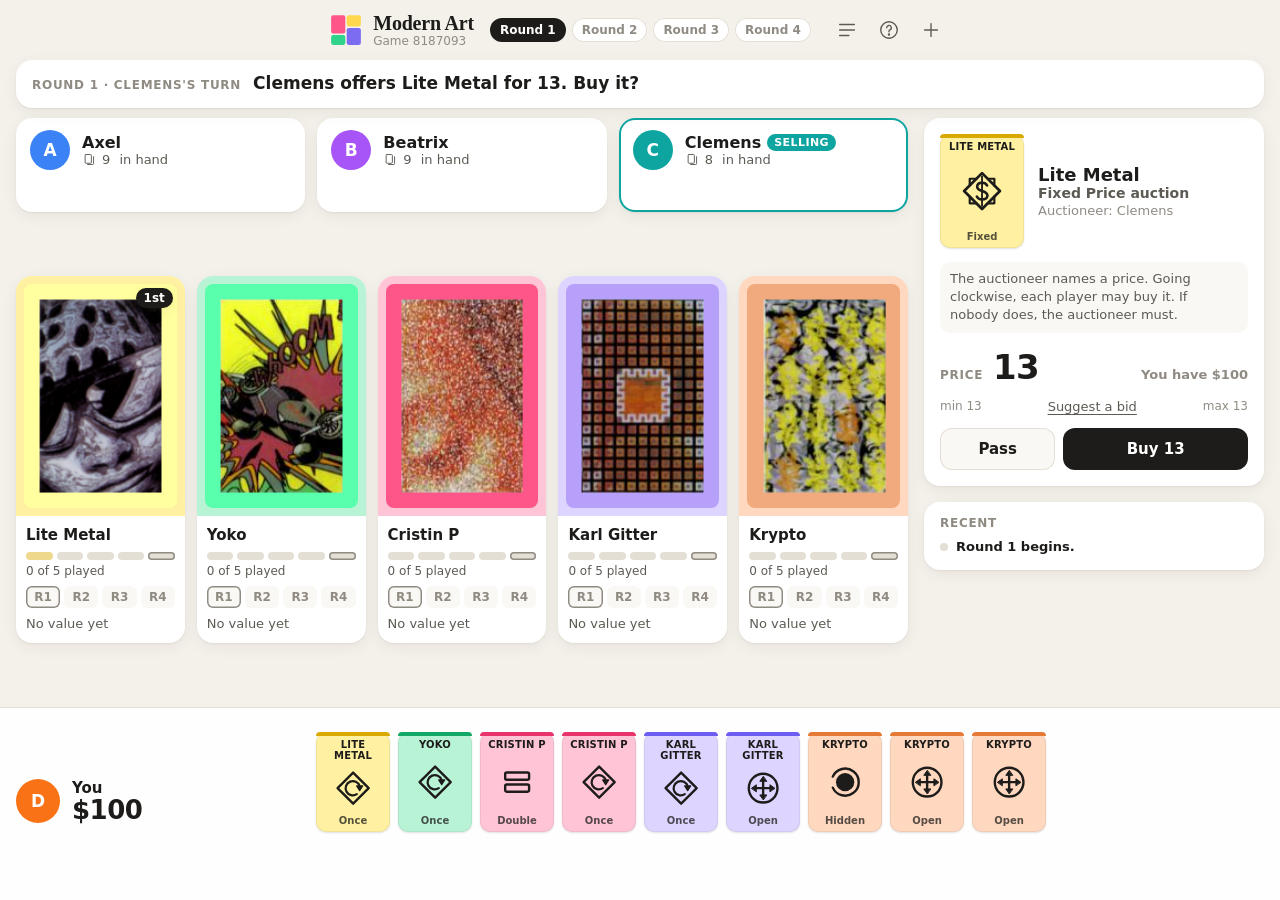
==== commit 0abd0f7a: "Narrow screens: keep your money and bought paintings visible while bidding Also re-measure the hand " ====
--- a/index.html
+++ b/index.html
@@ -7,7 +7,7 @@
 <meta name="theme-color" content="#16161a" media="(prefers-color-scheme: dark)">
 <title>Modern Art</title>
 <link rel="icon" href="img/favicon.svg" type="image/svg+xml">
-<link rel="stylesheet" href="style.css?v=4">
+<link rel="stylesheet" href="style.css?v=5">
 </head>
 <body class="mode-idle">
 <header class="topbar">
@@ -118,9 +118,9 @@
   </div>
 </div>
 
-<script src="weights.js?v=4"></script>
-<script src="ai.js?v=4"></script>
-<script src="icons.js?v=4"></script>
-<script src="app.js?v=4"></script>
+<script src="weights.js?v=5"></script>
+<script src="ai.js?v=5"></script>
+<script src="icons.js?v=5"></script>
+<script src="app.js?v=5"></script>
 </body>
 </html>
--- a/style.css
+++ b/style.css
@@ -318,7 +318,13 @@
   #bidRange { margin: 0; }
   body.mode-bid .hand-actions, body.mode-ok .hand-actions { display: none; }
   body.mode-bid .hand, body.mode-ok .hand { padding-top: 4px; }
-  body.mode-bid .me, body.mode-ok .me { display: none; }
+  /* while bidding, your money and bought paintings stay visible as one compact line */
+  body.mode-bid .me, body.mode-ok .me { grid-template-columns: auto 1fr; gap: 8px; }
+  body.mode-bid .me .avatar, body.mode-ok .me .avatar { display: none; }
+  body.mode-bid .me-info, body.mode-ok .me-info { display: flex; align-items: baseline; gap: 8px; }
+  body.mode-bid .me-name, body.mode-ok .me-name { font-size: 13px; }
+  body.mode-bid .me-money, body.mode-ok .me-money { font-size: 17px; }
+  body.mode-bid .me .chip, body.mode-ok .me .chip { padding: 2px 6px 2px 3px; font-size: 12px; }
   .auction-empty { display: none; }
   .auction-high .amount { font-size: 28px; }
   .auction-rule { display: none; }
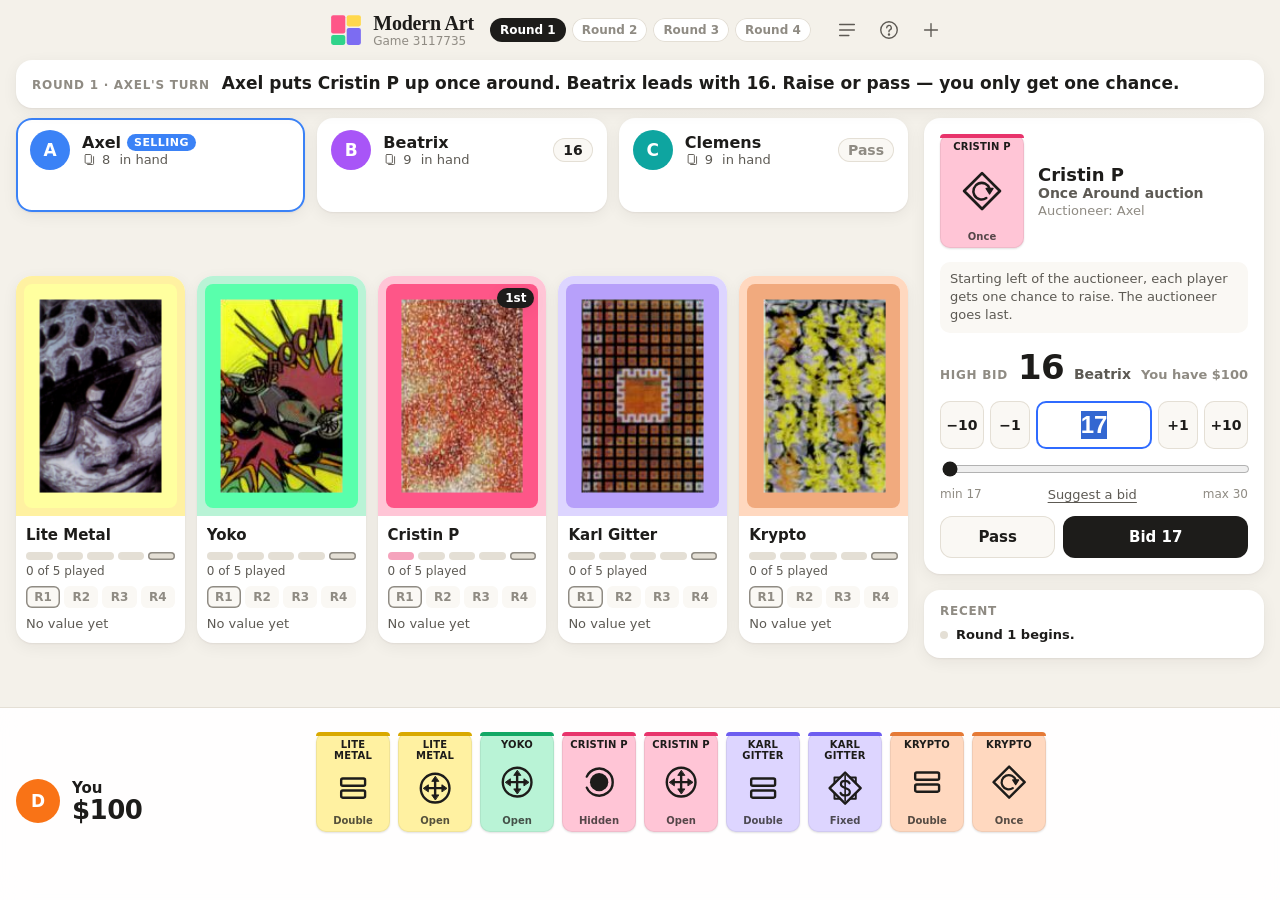
==== commit fdfb6b5f: "Narrow screens: more compact bid panel and shorter cards - Cards: tighter spacing between artist, ic" ====
--- a/index.html
+++ b/index.html
@@ -7,7 +7,7 @@
 <meta name="theme-color" content="#16161a" media="(prefers-color-scheme: dark)">
 <title>Modern Art</title>
 <link rel="icon" href="img/favicon.svg" type="image/svg+xml">
-<link rel="stylesheet" href="style.css?v=5">
+<link rel="stylesheet" href="style.css?v=7">
 </head>
 <body class="mode-idle">
 <header class="topbar">
@@ -118,9 +118,9 @@
   </div>
 </div>
 
-<script src="weights.js?v=5"></script>
-<script src="ai.js?v=5"></script>
-<script src="icons.js?v=5"></script>
-<script src="app.js?v=5"></script>
+<script src="weights.js?v=7"></script>
+<script src="ai.js?v=7"></script>
+<script src="icons.js?v=7"></script>
+<script src="app.js?v=7"></script>
 </body>
 </html>
--- a/style.css
+++ b/style.css
@@ -310,10 +310,29 @@
   body.mode-bid .auction, body.mode-ok .auction, body.mode-card .auction.active { transform: none; }
   .auction-body { gap: 9px; }
   /* the card(s) on the block look exactly like the hand cards */
-  .auction-lots .pcard.lg { --card-w: 52px; --card-h: 71px; padding: 5px 2px 4px; }
+  .auction-lots .pcard.lg { --card-w: 52px; --card-h: 62px; padding: 5px 2px 3px; }
   .auction-lots .pcard + .pcard { margin-left: -24px; }
   .auction-title { font-size: 16px; }
   .auction-type { font-size: 13px; }
+  /* one line: "Karl Gitter · Fixed Price" */
+  .auction-title, .auction-type { display: inline; }
+  .auction-type::before { content: " · "; }
+  .auction-type .long { display: none; }
+  /* grid so the Pass/Bid buttons sit beside the card, above the amount controls */
+  /* row spacing comes from margins on visible items only, so hidden controls leave no gaps */
+  .auction-body { display: grid; grid-template-columns: minmax(0, 1fr) auto; column-gap: 10px; row-gap: 0;
+    grid-template-areas: "head actions" "high high" "stepper stepper" "range range" "labels labels" "ok ok"; }
+  .auction-head { grid-area: head; min-width: 0; gap: 10px; }
+  .auction-high { grid-area: high; }
+  .bidder:not(.off) { display: contents; }
+  .bid-stepper { grid-area: stepper; }
+  #bidRange { grid-area: range; }
+  .bid-range-labels { grid-area: labels; margin-top: 4px; }
+  .auction-high, .bid-stepper, #bidRange, #btnOk { margin-top: 10px; }
+  .bid-actions { grid-area: actions; grid-template-columns: 1fr; gap: 6px; align-self: center; }
+  .bid-actions .btn { padding: 9px 12px; font-size: 14px; min-width: 96px; }
+  .bid-actions #btnBid { order: -1; }
+  #btnOk { grid-area: ok; }
   .bid-stepper button, #bidBox { height: 42px; }
   #bidRange { margin: 0; }
   body.mode-bid .hand-actions, body.mode-ok .hand-actions { display: none; }
@@ -336,7 +355,8 @@
   .me .chips { grid-column: auto; justify-content: flex-end; }
   /* hand wraps into rows (never scrolls sideways): 2 rows of 6–7, or 3 rows of 6 for big hands */
   .hand { padding-top: 12px; gap: 6px; grid-template-columns: repeat(var(--cols, 6), minmax(0, 60px)); }
-  .hand .pcard { width: 100%; height: auto; aspect-ratio: 60 / 82; padding: 5px 2px 4px; }
+  .hand .pcard { width: 100%; height: auto; aspect-ratio: 60 / 72; padding: 5px 2px 3px; }
+  .pcard { justify-content: center; gap: 3px; }
   /* narrow cards switch to short artist codes (LM, YO, CP, KG, KR) */
   .hand .pcard, .auction-lots .pcard { container-type: inline-size; }
   @container (max-width: 62px) {
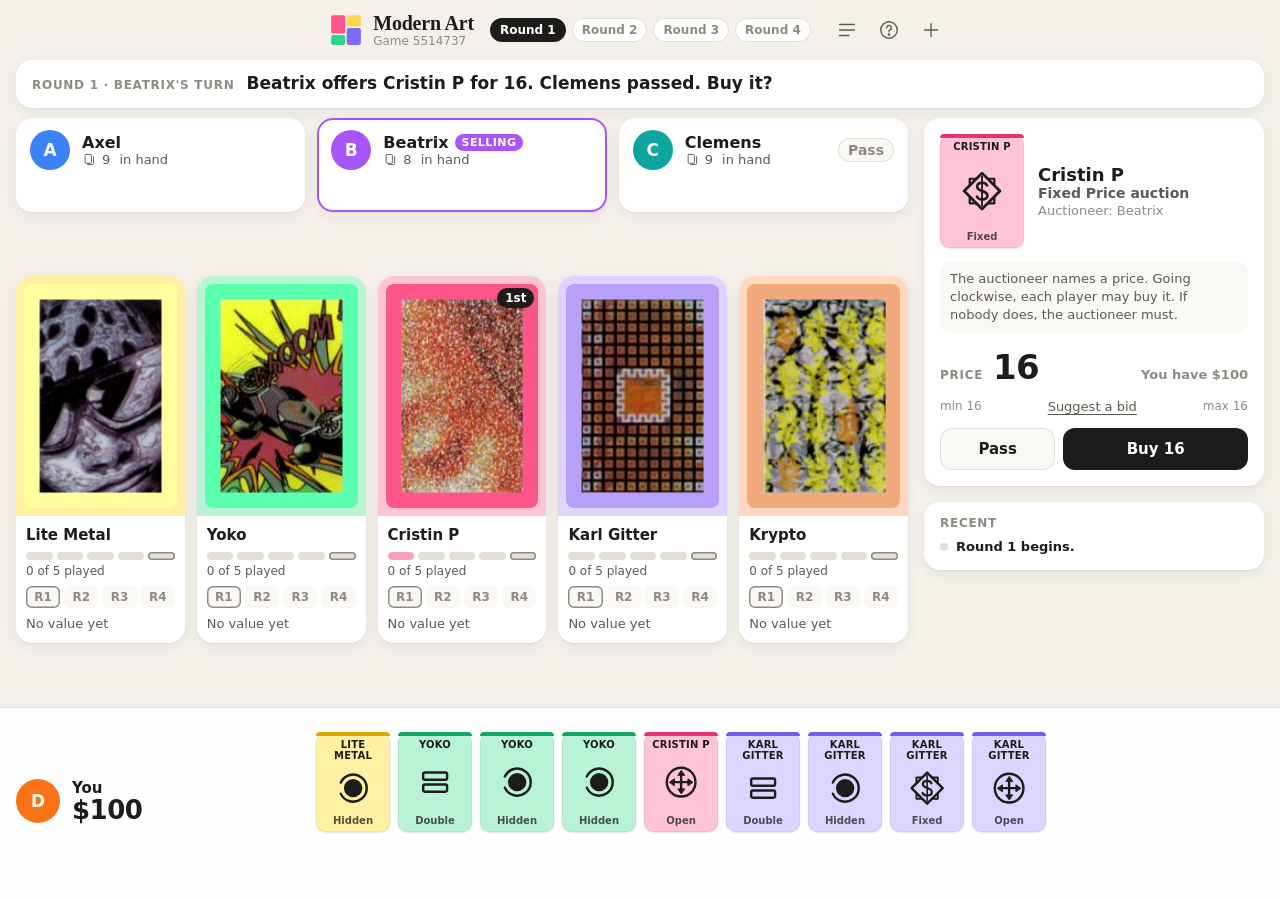
==== commit 3c6d369e: "Game log: record who ended each round and how; full game summary after the game - 'Ended the round b" ====
--- a/index.html
+++ b/index.html
@@ -7,7 +7,7 @@
 <meta name="theme-color" content="#16161a" media="(prefers-color-scheme: dark)">
 <title>Modern Art</title>
 <link rel="icon" href="img/favicon.svg" type="image/svg+xml">
-<link rel="stylesheet" href="style.css?v=7">
+<link rel="stylesheet" href="style.css?v=9">
 </head>
 <body class="mode-idle">
 <header class="topbar">
@@ -118,9 +118,9 @@
   </div>
 </div>
 
-<script src="weights.js?v=7"></script>
-<script src="ai.js?v=7"></script>
-<script src="icons.js?v=7"></script>
-<script src="app.js?v=7"></script>
+<script src="weights.js?v=9"></script>
+<script src="ai.js?v=9"></script>
+<script src="icons.js?v=9"></script>
+<script src="app.js?v=9"></script>
 </body>
 </html>
--- a/style.css
+++ b/style.css
@@ -401,3 +401,8 @@
 .table.deck .chip { font-size: 12px; white-space: nowrap; }
 .table.deck tr.deck-total td { font-weight: 750; border-bottom: 0; }
 @media (max-width: 760px) { .table.deck th { font-size: 10px; } .table.deck .chip { font-size: 11px; padding: 2px 5px 2px 3px; } }
+
+.log-note { margin: -4px 0 10px; font-size: 13.5px; color: var(--ink-2); }
+.log-player li.log-ended { color: var(--ink); font-weight: 650; }
+.log-player li.log-ended::before { content: "⏹ "; color: var(--warn); }
+.table.flows tr.round-head td { font-weight: 750; color: var(--ink); background: var(--surface-2); padding-top: 6px; padding-bottom: 6px; }
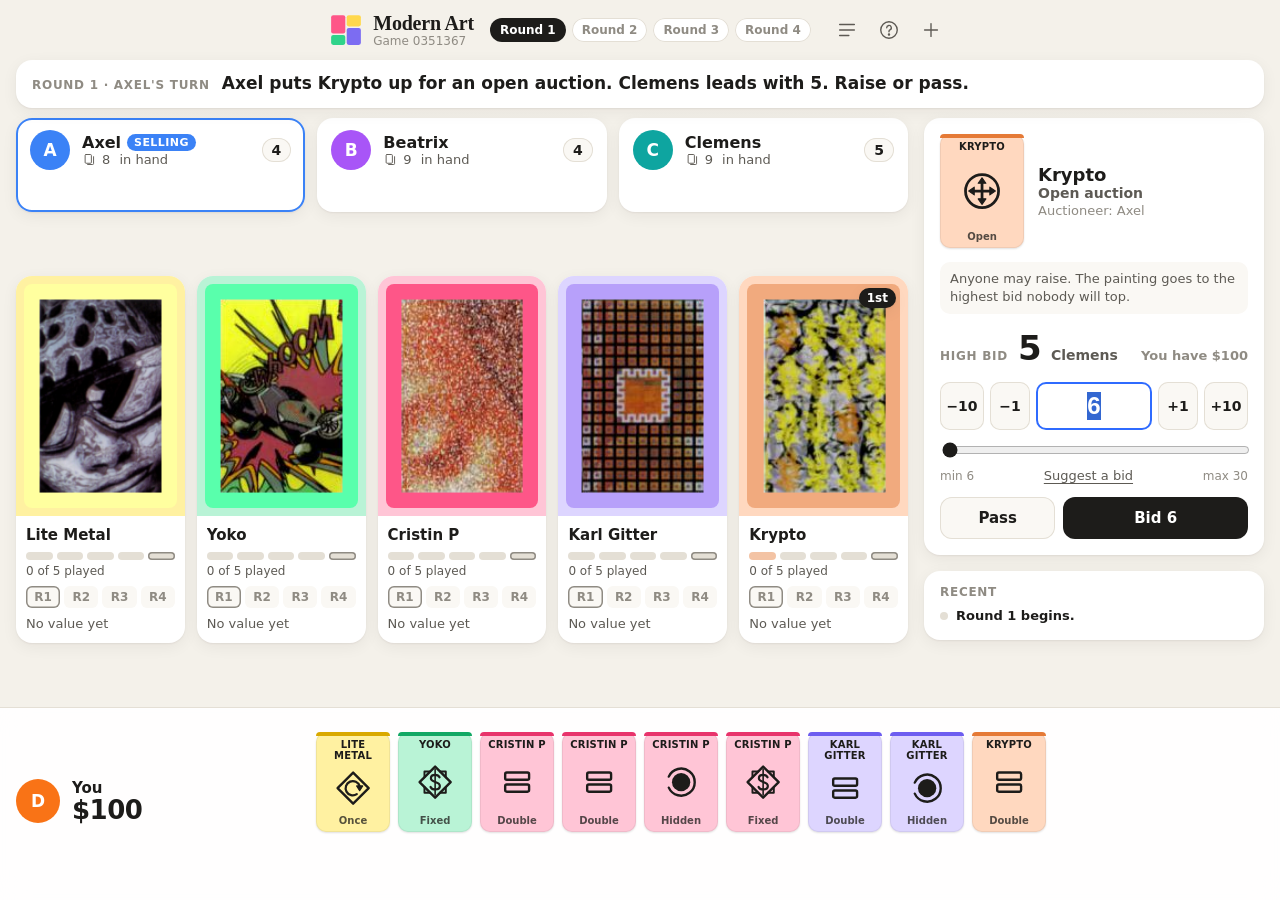
==== commit c92e07e8: "Lone double dialog: explain when completing it would end the round If the double is the 4th painting" ====
--- a/index.html
+++ b/index.html
@@ -7,7 +7,7 @@
 <meta name="theme-color" content="#16161a" media="(prefers-color-scheme: dark)">
 <title>Modern Art</title>
 <link rel="icon" href="img/favicon.svg" type="image/svg+xml">
-<link rel="stylesheet" href="style.css?v=9">
+<link rel="stylesheet" href="style.css?v=10">
 </head>
 <body class="mode-idle">
 <header class="topbar">
@@ -118,9 +118,9 @@
   </div>
 </div>
 
-<script src="weights.js?v=9"></script>
-<script src="ai.js?v=9"></script>
-<script src="icons.js?v=9"></script>
-<script src="app.js?v=9"></script>
+<script src="weights.js?v=10"></script>
+<script src="ai.js?v=10"></script>
+<script src="icons.js?v=10"></script>
+<script src="app.js?v=10"></script>
 </body>
 </html>
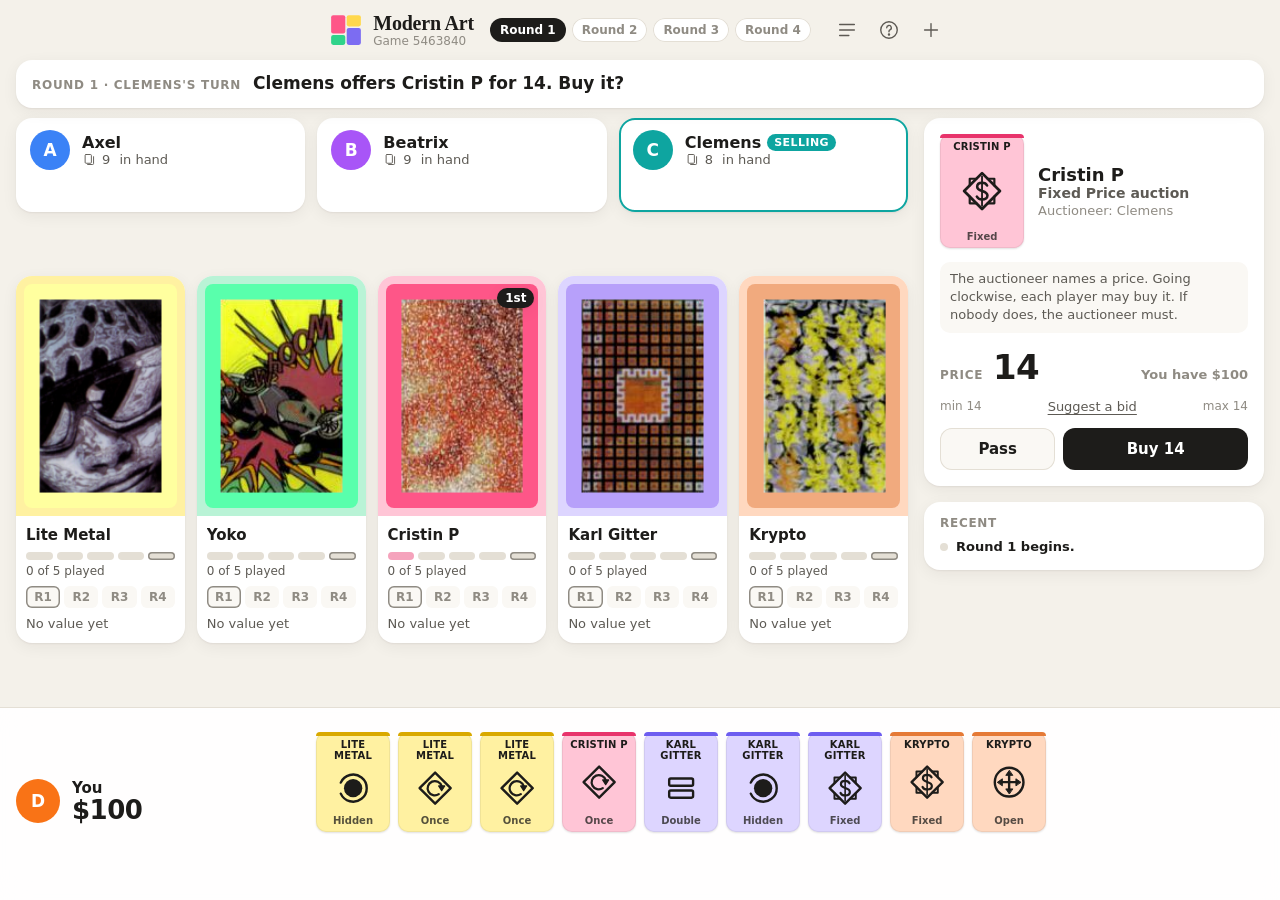
==== commit e9f7a240: "Explain 'Suggest a painting' hints Shows 2-3 short reasons under the prompt, taken from the goals th" ====
--- a/index.html
+++ b/index.html
@@ -7,7 +7,7 @@
 <meta name="theme-color" content="#16161a" media="(prefers-color-scheme: dark)">
 <title>Modern Art</title>
 <link rel="icon" href="img/favicon.svg" type="image/svg+xml">
-<link rel="stylesheet" href="style.css?v=10">
+<link rel="stylesheet" href="style.css?v=13">
 </head>
 <body class="mode-idle">
 <header class="topbar">
@@ -38,6 +38,7 @@
   <div class="prompt-inner">
     <span class="prompt-who" id="promptWho"></span>
     <span class="prompt-text" id="promptText">Starting…</span>
+    <ul class="prompt-hint" id="promptHint" hidden></ul>
   </div>
 </div>
 
@@ -118,9 +119,9 @@
   </div>
 </div>
 
-<script src="weights.js?v=10"></script>
-<script src="ai.js?v=10"></script>
-<script src="icons.js?v=10"></script>
-<script src="app.js?v=10"></script>
+<script src="weights.js?v=13"></script>
+<script src="ai.js?v=13"></script>
+<script src="icons.js?v=13"></script>
+<script src="app.js?v=13"></script>
 </body>
 </html>
--- a/style.css
+++ b/style.css
@@ -406,3 +406,10 @@
 .log-player li.log-ended { color: var(--ink); font-weight: 650; }
 .log-player li.log-ended::before { content: "⏹ "; color: var(--warn); }
 .table.flows tr.round-head td { font-weight: 750; color: var(--ink); background: var(--surface-2); padding-top: 6px; padding-bottom: 6px; }
+
+/* reasons under a "suggest a painting" hint */
+.prompt-inner { flex-wrap: wrap; }
+.prompt-hint { flex-basis: 100%; margin: 4px 0 0; padding: 8px 0 0 18px; border-top: 1px solid var(--line); font-size: 14px; line-height: 1.45; color: var(--ink-2); }
+.prompt-hint li { margin: 2px 0; }
+.prompt-hint li::marker { color: var(--good); }
+@media (max-width: 760px) { .prompt-hint { font-size: 13px; padding-top: 6px; } }
